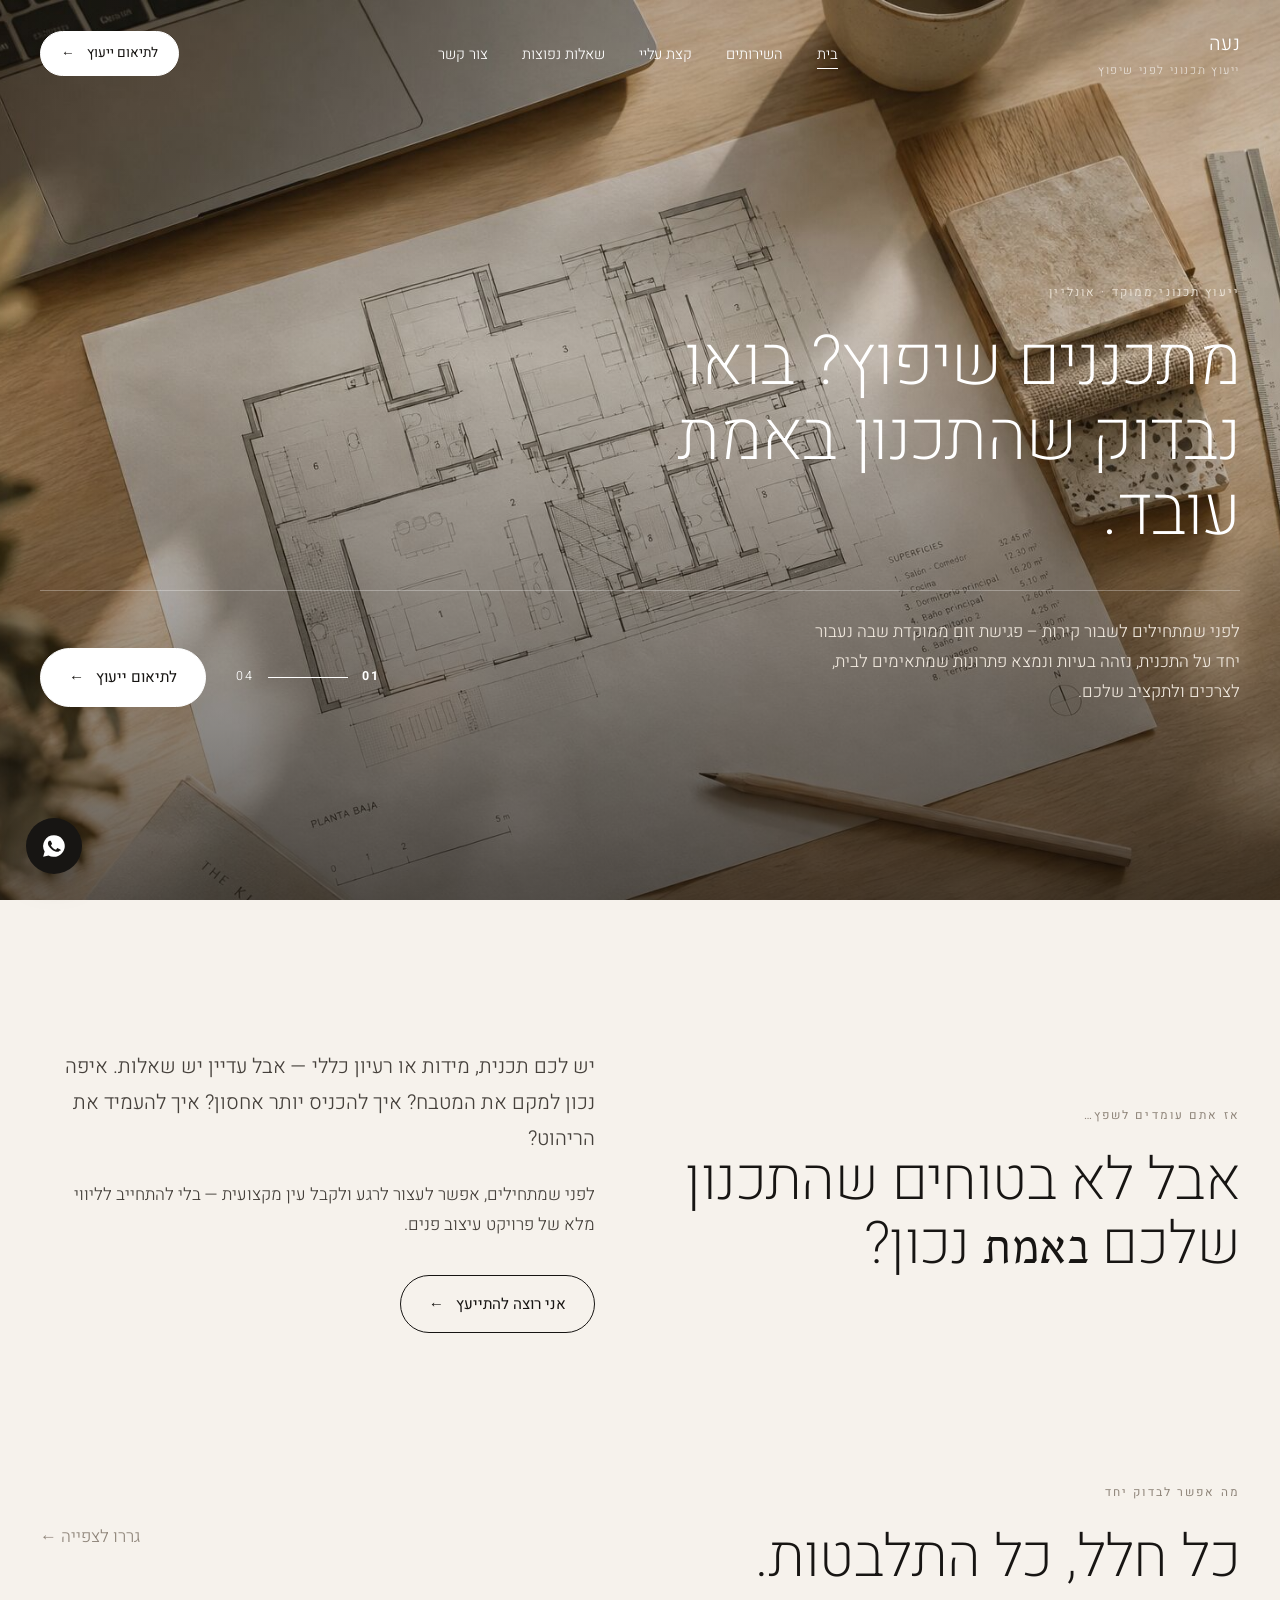
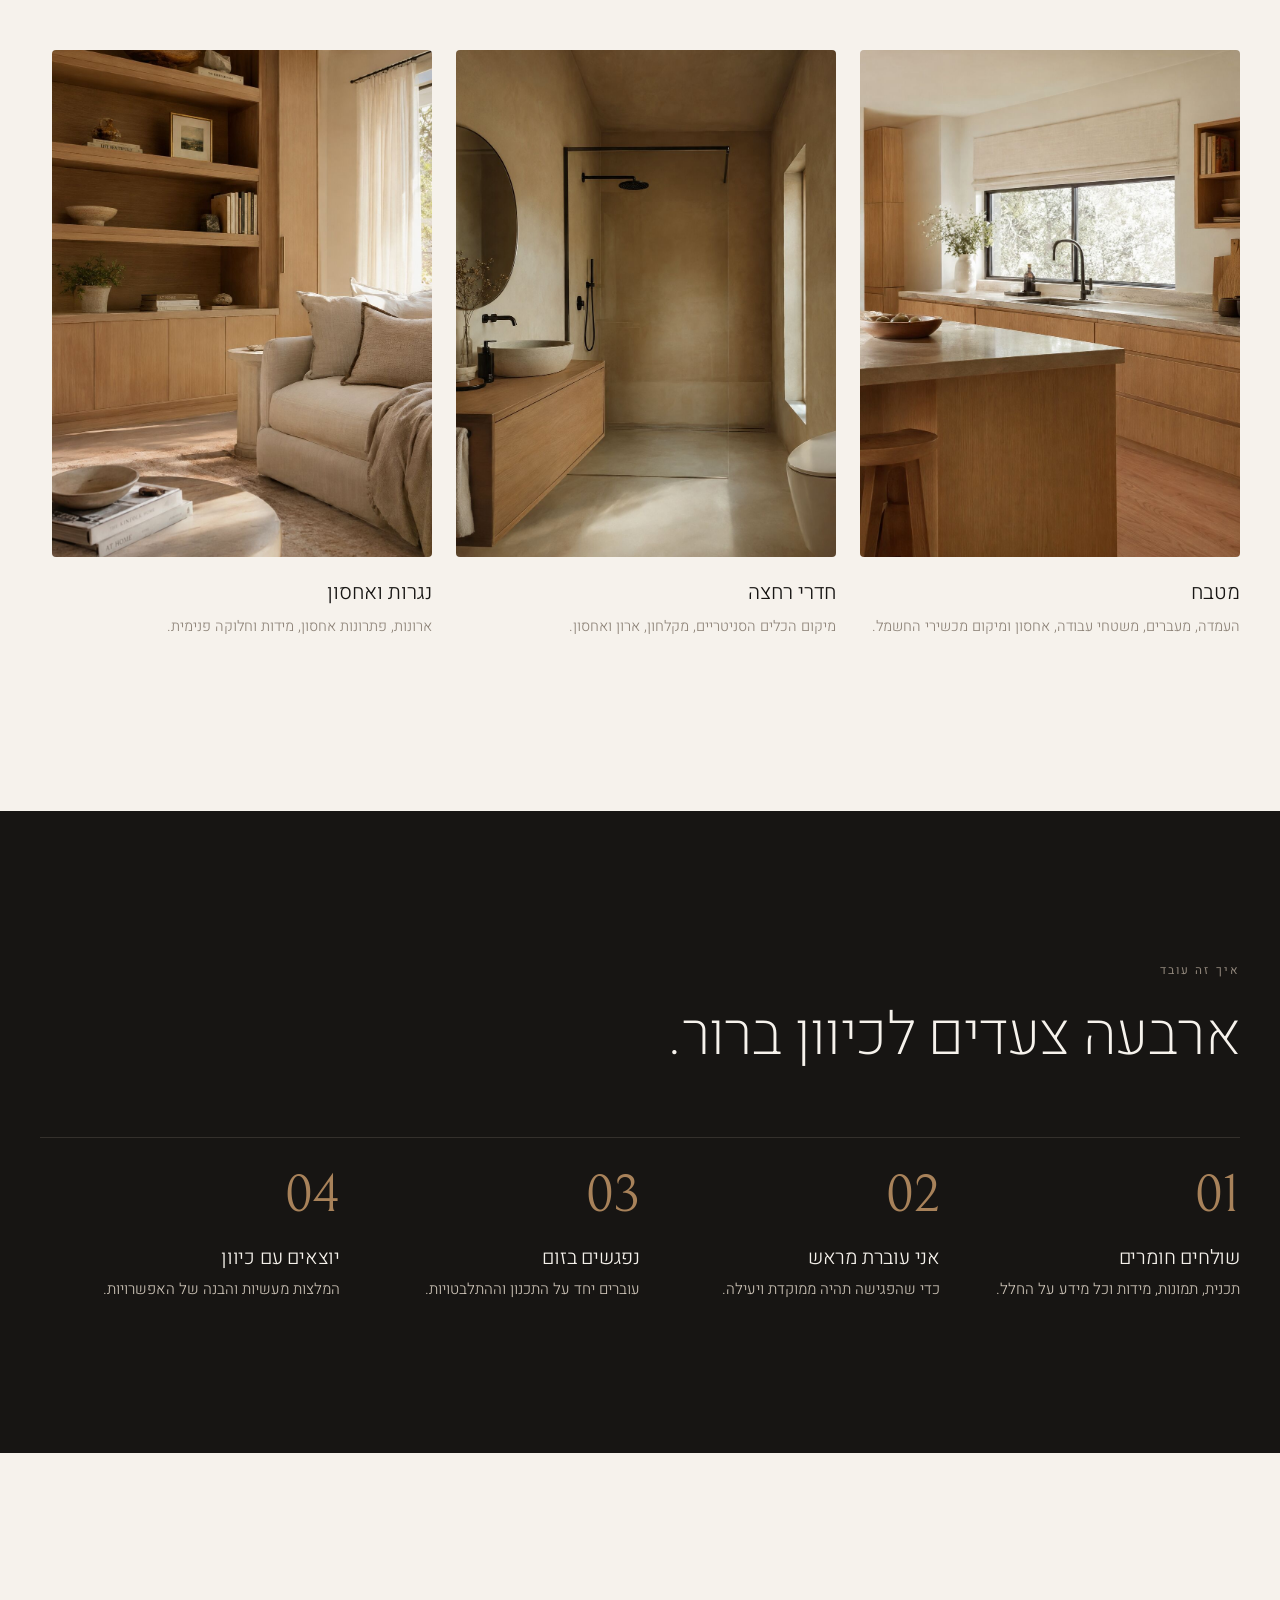
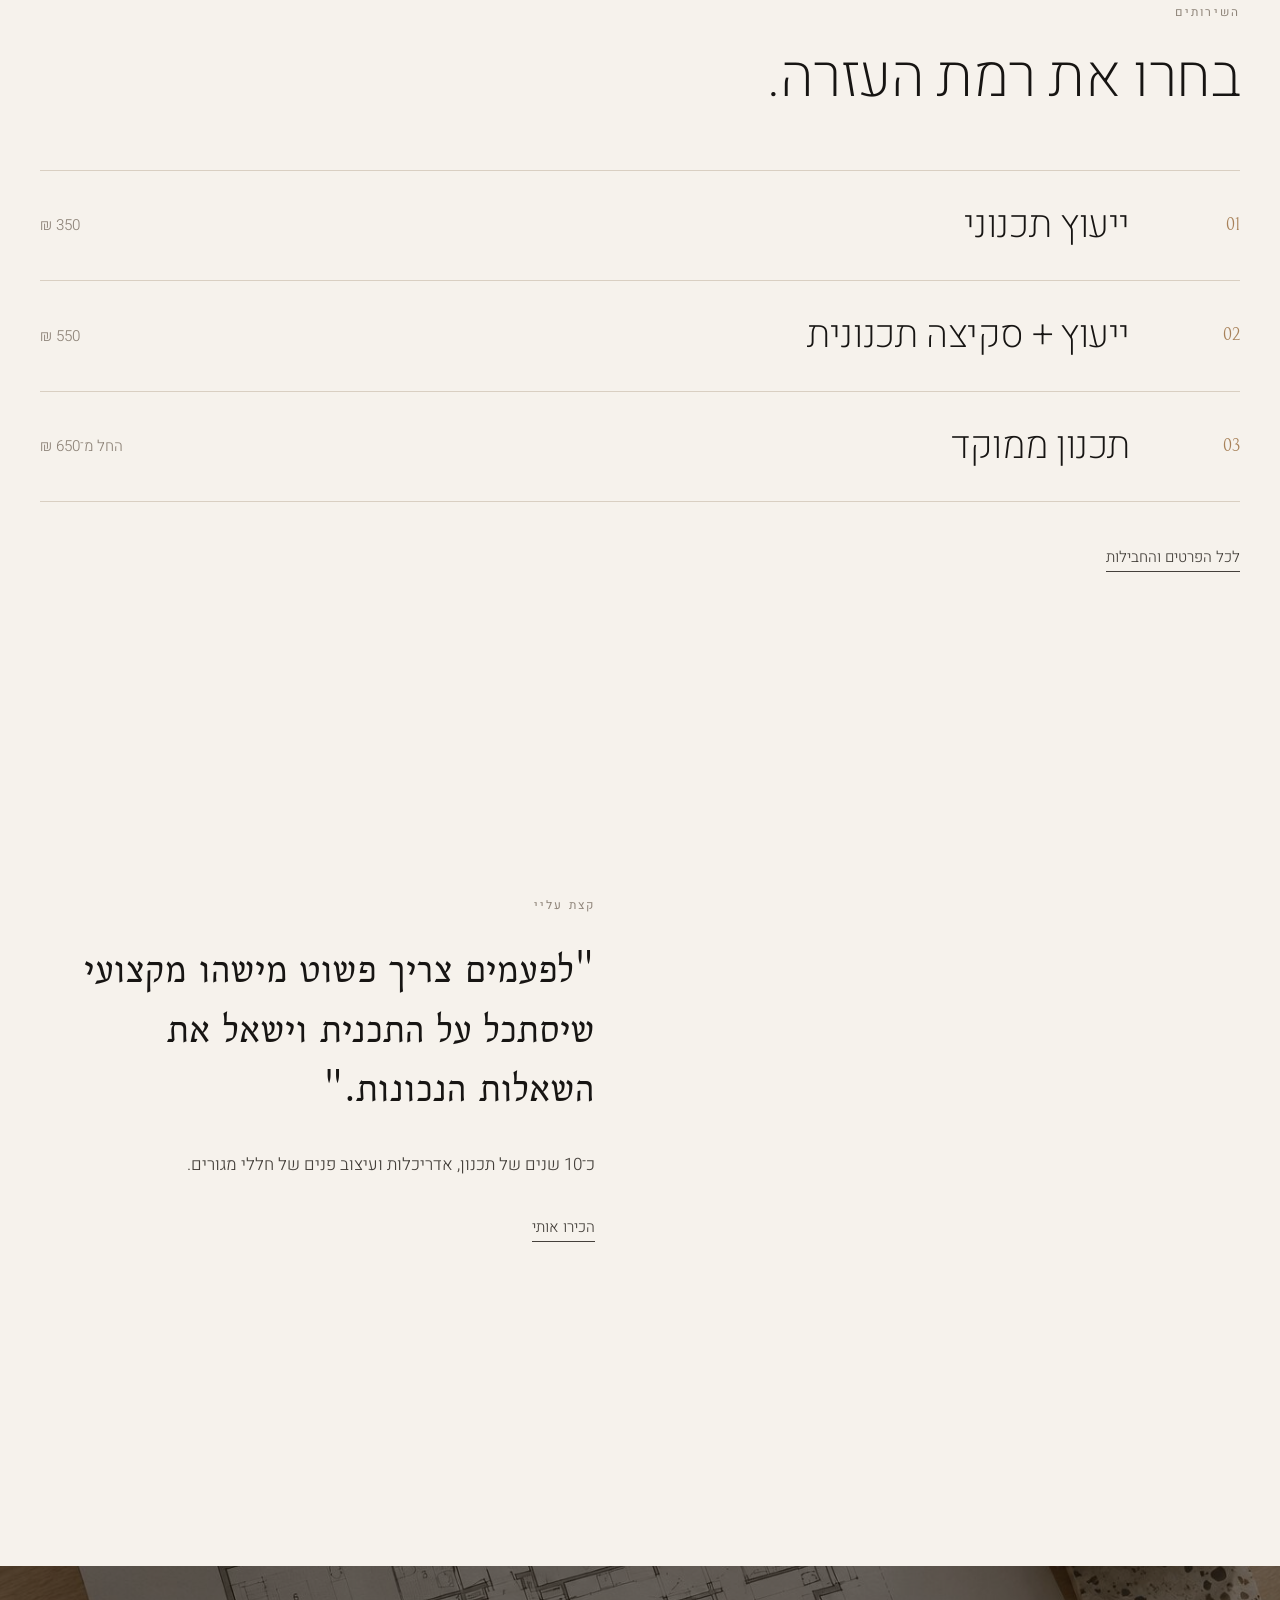
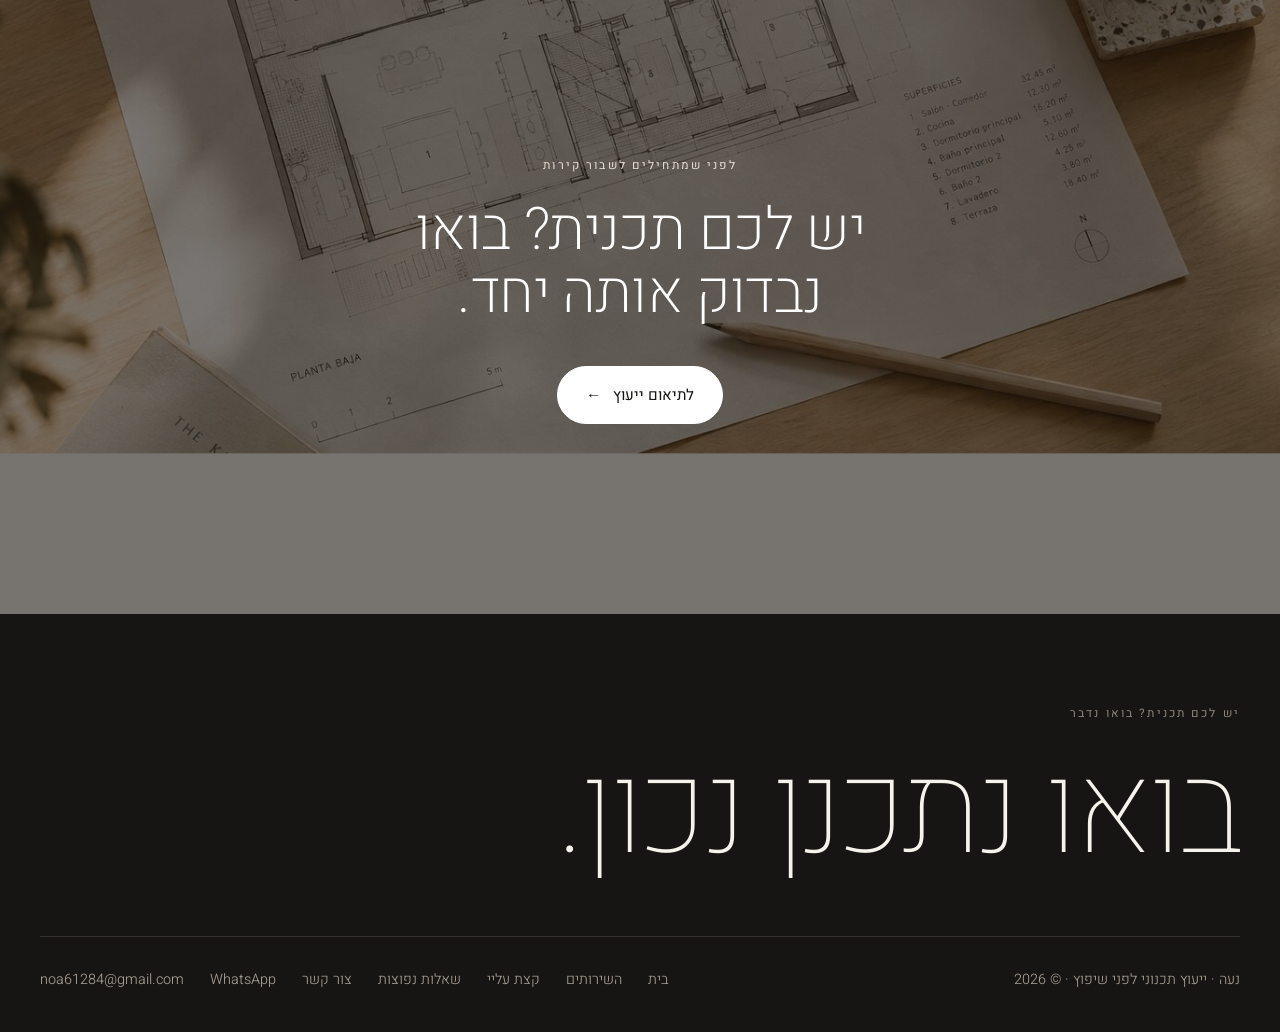
==== index.html @ 77fe9201 "Initial commit" ====
<!doctype html>
<html lang="he" dir="rtl">
<head>
<meta charset="utf-8"><meta name="viewport" content="width=device-width,initial-scale=1">
<title>בית | נעה – ייעוץ תכנוני לפני שיפוץ</title>
<meta name="description" content="ייעוץ תכנוני ממוקד אונליין לפני שיפוץ – מטבח, חדר רחצה, נגרות, העמדת ריהוט וחלוקת חלל.">
<link rel="preconnect" href="https://fonts.googleapis.com"><link rel="preconnect" href="https://fonts.gstatic.com" crossorigin>
<link href="https://fonts.googleapis.com/css2?family=Heebo:wght@100;200;300;400&family=Bellefair&display=swap" rel="stylesheet">
<link rel="stylesheet" href="style.css">
</head>
<body data-hero="1">
<section class="hero">
  <div class="slides"><img src="img/hero.jpg" alt="תכנית אדריכלית על שולחן עבודה"><img src="img/kitchen.jpg" alt="מטבח"><img src="img/living.jpg" alt="סלון"><img src="img/bath.jpg" alt="חדר רחצה"></div>
  <div class="wrap">
    <span class="label" style="color:#e9e0d3">ייעוץ תכנוני ממוקד · אונליין</span>
    <h1>מתכננים שיפוץ? בואו נבדוק שהתכנון באמת עובד.</h1>
    <div class="hero-foot"><p>לפני שמתחילים לשבור קירות – פגישת זום ממוקדת שבה נעבור יחד על התכנית, נזהה בעיות ונמצא פתרונות שמתאימים לבית, לצרכים ולתקציב שלכם.</p>
      <div style="display:flex;gap:30px;align-items:center"><span class="counter"><b>01</b><i></i>04</span><a class="btn white" href="contact.html">לתיאום ייעוץ</a></div></div>
  </div>
</section>

<section><div class="wrap split">
  <div class="r"><span class="label">אז אתם עומדים לשפץ…</span><h2>אבל לא בטוחים שהתכנון שלכם <span class="acc">באמת</span> נכון?</h2></div>
  <div class="r"><p class="lead">יש לכם תכנית, מידות או רעיון כללי — אבל עדיין יש שאלות. איפה נכון למקם את המטבח? איך להכניס יותר אחסון? איך להעמיד את הריהוט?</p>
  <p style="margin:1.4rem 0 2.2rem">לפני שמתחילים, אפשר לעצור לרגע ולקבל עין מקצועית — בלי להתחייב לליווי מלא של פרויקט עיצוב פנים.</p>
  <a class="btn line" href="contact.html">אני רוצה להתייעץ</a></div>
</div></section>

<section style="padding-top:0"><div class="wrap">
  <div class="split"><div class="r"><span class="label">מה אפשר לבדוק יחד</span><h2>כל חלל, כל התלבטות.</h2></div><p class="r" style="justify-self:end;color:var(--warm)">גררו לצפייה ←</p></div>
  <div class="strip" data-stagger>
    <figure><div class="ph"><img src="img/kitchen.jpg" alt="מטבח"></div><figcaption><b>מטבח</b><span>העמדה, מעברים, משטחי עבודה, אחסון ומיקום מכשירי החשמל.</span></figcaption></figure>
    <figure><div class="ph"><img src="img/bath.jpg" alt="חדר רחצה"></div><figcaption><b>חדרי רחצה</b><span>מיקום הכלים הסניטריים, מקלחון, ארון ואחסון.</span></figcaption></figure>
    <figure><div class="ph"><img src="img/living.jpg" alt="נגרות"></div><figcaption><b>נגרות ואחסון</b><span>ארונות, פתרונות אחסון, מידות וחלוקה פנימית.</span></figcaption></figure>
    <figure><div class="ph"><img src="img/sketch.jpg" alt="העמדת ריהוט"></div><figcaption><b>העמדת ריהוט</b><span>בלי מעברים צפופים או פינות לא שימושיות.</span></figcaption></figure>
    <figure><div class="ph"><img src="img/hero.jpg" alt="חלוקת חלל"></div><figcaption><b>חלוקת חלל</b><span>בדיקת אפשרויות שונות לפני שמתחייבים לבנייה.</span></figcaption></figure>
  </div>
</div></section>

<section class="dark"><div class="wrap">
  <span class="label">איך זה עובד</span><h2 class="r">ארבעה צעדים לכיוון ברור.</h2>
  <div class="steps" data-stagger style="border-color:#34302c">
    <div><b>01</b><h3>שולחים חומרים</h3><p>תכנית, תמונות, מידות וכל מידע על החלל.</p></div>
    <div><b>02</b><h3>אני עוברת מראש</h3><p>כדי שהפגישה תהיה ממוקדת ויעילה.</p></div>
    <div><b>03</b><h3>נפגשים בזום</h3><p>עוברים יחד על התכנון וההתלבטויות.</p></div>
    <div><b>04</b><h3>יוצאים עם כיוון</h3><p>המלצות מעשיות והבנה של האפשרויות.</p></div>
  </div>
</div></section>

<section><div class="wrap">
  <span class="label">השירותים</span><h2 class="r">בחרו את רמת העזרה.</h2>
  <ul class="svc-list" data-stagger>
    <li><a href="services.html" data-img="img/kitchen.jpg"><span class="n">01</span><h3>ייעוץ תכנוני</h3><span class="p">350 ₪</span></a></li>
    <li><a href="services.html" data-img="img/sketch.jpg"><span class="n">02</span><h3>ייעוץ + סקיצה תכנונית</h3><span class="p">550 ₪</span></a></li>
    <li><a href="services.html" data-img="img/living.jpg"><span class="n">03</span><h3>תכנון ממוקד</h3><span class="p">החל מ־650 ₪</span></a></li>
  </ul>
  <div class="float-img"><img src="img/kitchen.jpg" alt=""></div>
  <p style="margin-top:40px"><a class="link" href="services.html">לכל הפרטים והחבילות</a></p>
</div></section>

<section style="padding-top:0"><div class="wrap split">
  <div class="reveal-img tall parallax"><img src="img/sketch.jpg" alt="סקיצה על תכנית"></div>
  <div class="r"><span class="label">קצת עליי</span><p class="quote">"לפעמים צריך פשוט מישהו מקצועי שיסתכל על התכנית וישאל את השאלות הנכונות."</p>
  <p style="margin:2rem 0">כ־10 שנים של תכנון, אדריכלות ועיצוב פנים של חללי מגורים.</p><a class="link" href="about.html">הכירו אותי</a></div>
</div></section>
<section class="cta"><div class="bg"><img src="img/hero.jpg" alt=""></div><div class="wrap"><span class="label" style="color:#e9e0d3">לפני שמתחילים לשבור קירות</span><h2>יש לכם תכנית? בואו נבדוק אותה יחד.</h2><a class="btn white" href="contact.html">לתיאום ייעוץ</a></div></section>
<script src="main.js"></script>
</body>
</html>
---- style.css ----
/* צבעים ופונטים – לשינוי מהיר */
:root{--cream:#f6f2ec;--sand:#e9e0d3;--warm:#8f857a;--wood:#a8825a;--ink:#171513;--text:#45403b;--line:#d9cfc2;
--head:"Heebo",sans-serif;--accent:"Bellefair",serif}
*{box-sizing:border-box;margin:0;padding:0}
html{scroll-behavior:smooth}
body{font-family:var(--head);background:var(--cream);color:var(--text);font-size:17px;line-height:1.75;font-weight:300;-webkit-font-smoothing:antialiased}
img{display:block;max-width:100%}
a{color:inherit}
h1,h2,h3{font-weight:200;color:var(--ink);line-height:1.08;letter-spacing:-.01em}
h1{font-size:clamp(2.8rem,7.5vw,6.6rem)}
h2{font-size:clamp(2rem,4.6vw,3.8rem)}
h3{font-size:1.5rem;font-weight:300}
.acc{font-family:var(--accent);font-weight:400}
.label{font-size:.74rem;letter-spacing:.18em;color:var(--warm);font-weight:400;display:block;margin-bottom:1.4rem}
.wrap{max-width:1320px;margin:auto;padding:0 40px}
section{padding:150px 0}
.lead{font-size:clamp(1.15rem,1.6vw,1.4rem);max-width:640px;color:var(--text)}
/* כפתורים */
.btn{display:inline-flex;align-items:center;gap:12px;padding:15px 28px;border-radius:999px;text-decoration:none;font-size:.95rem;font-weight:400;border:1px solid var(--ink);background:var(--ink);color:var(--cream);transition:.35s;cursor:pointer;font-family:inherit}
.btn:after{content:"←";transition:.35s}.btn:hover:after{transform:translateX(-5px)}
.btn:hover{background:var(--wood);border-color:var(--wood)}
.btn.line{background:transparent;color:var(--ink)}.btn.line:hover{background:var(--ink);color:var(--cream)}
.btn.white{background:#fff;color:var(--ink);border-color:#fff}
.link{text-decoration:none;border-bottom:1px solid currentColor;padding-bottom:3px;font-size:.95rem}
/* ניווט */
.nav{position:fixed;inset:0 0 auto;z-index:50;transition:.5s;padding:26px 0}
.nav .wrap{display:flex;align-items:center;justify-content:space-between}
.brand{text-decoration:none;font-size:1.25rem;font-weight:300;letter-spacing:.02em}.brand small{display:block;font-size:.72rem;letter-spacing:.14em;opacity:.7}
.menu{display:flex;gap:34px;list-style:none}.menu a{text-decoration:none;font-size:.92rem;position:relative}
.menu a:after{content:"";position:absolute;right:0;bottom:-4px;height:1px;width:0;background:currentColor;transition:.35s}.menu a:hover:after,.menu a.on:after{width:100%}
.nav.light{color:#fff}.nav.solid{background:rgba(246,242,236,.94);backdrop-filter:blur(10px);padding:14px 0;color:var(--ink)}
.nav .btn{padding:10px 20px;font-size:.85rem}.nav.light:not(.solid) .btn{background:#fff;color:var(--ink);border-color:#fff}
.burger{display:none;background:none;border:0;color:inherit;font:inherit;cursor:pointer}
/* HERO */
.hero{position:relative;height:100vh;min-height:640px;color:#fff;overflow:hidden;display:flex;align-items:flex-end;padding:0 0 70px}
.slides{position:absolute;inset:0;z-index:-1}
.slides img{position:absolute;inset:0;width:100%;height:100%;object-fit:cover;opacity:0;transform:scale(1.12);transition:opacity 1.6s ease,transform 8s linear}
.slides img.on{opacity:1;transform:scale(1)}
.slides:after{content:"";position:absolute;inset:0;background:linear-gradient(0deg,rgba(15,12,10,.65),rgba(15,12,10,.1) 60%,rgba(15,12,10,.25))}
.hero .wrap{width:100%}
.hero h1{color:#fff;max-width:11ch}
.hero h1 .w{display:inline-block;overflow:hidden;vertical-align:bottom}.hero h1 .w span{display:inline-block;transform:translateY(105%);animation:up 1.1s cubic-bezier(.2,.7,.1,1) forwards}
@keyframes up{to{transform:none}}
.hero-foot{display:flex;justify-content:space-between;align-items:flex-end;gap:40px;margin-top:40px;border-top:1px solid rgba(255,255,255,.3);padding-top:26px;opacity:0;animation:fade 1s 1s forwards}
.hero-foot p{max-width:440px;color:#eee6dc}
@keyframes fade{to{opacity:1}}
.counter{font-size:.78rem;letter-spacing:.16em;display:flex;align-items:center;gap:14px}.counter i{display:block;width:80px;height:1px;background:rgba(255,255,255,.35);position:relative;overflow:hidden}
.counter i:after{content:"";position:absolute;inset:0;background:#fff;transform-origin:right;animation:bar 5s linear infinite}@keyframes bar{from{transform:scaleX(0)}to{transform:scaleX(1)}}
/* דף פנימי */
.page-head{padding:200px 0 90px}.page-head h1{font-size:clamp(2.6rem,6vw,5.4rem);max-width:14ch}.page-head .lead{margin-top:2rem}
/* split */
.split{display:grid;grid-template-columns:1fr 1fr;gap:90px;align-items:center}
.split.top{align-items:start}
/* תמונות דינמיות */
.reveal-img{overflow:hidden;clip-path:inset(0 0 100% 0);transition:clip-path 1.4s cubic-bezier(.7,0,.2,1)}
.reveal-img.in{clip-path:inset(0 0 0 0)}
.reveal-img img{width:100%;height:100%;object-fit:cover;transform:scale(1.25);transition:transform 2s cubic-bezier(.2,.7,.1,1)}
.reveal-img.in img{transform:scale(1.08)}
.parallax img{will-change:transform}
.tall{aspect-ratio:4/5}.wide{aspect-ratio:16/9}
/* רשימת שירותים עם תמונה צפה */
.svc-list{list-style:none;border-top:1px solid var(--line);margin-top:60px}
.svc-list li{border-bottom:1px solid var(--line)}
.svc-list a{display:grid;grid-template-columns:80px 1fr auto;gap:30px;align-items:center;padding:34px 0;text-decoration:none;transition:.45s}
.svc-list .n{font-family:var(--accent);color:var(--wood);font-size:1.1rem}
.svc-list h3{font-size:clamp(1.6rem,3vw,2.6rem);font-weight:200;transition:.45s}
.svc-list .p{font-size:.95rem;color:var(--warm)}
.svc-list a:hover h3{transform:translateX(-18px);color:var(--wood)}
.float-img{position:fixed;top:0;left:0;width:300px;aspect-ratio:3/4;pointer-events:none;z-index:40;opacity:0;transform:translate(-50%,-50%) scale(.8);transition:opacity .35s,transform .35s;overflow:hidden;border-radius:4px}
.float-img.on{opacity:1;transform:translate(-50%,-50%) scale(1)}.float-img img{width:100%;height:100%;object-fit:cover}
/* אופקי – תחומים */
.strip{display:flex;gap:24px;overflow-x:auto;scroll-snap-type:x mandatory;padding-bottom:20px;margin-top:60px;scrollbar-width:none;cursor:grab}
.strip::-webkit-scrollbar{display:none}
.strip figure{flex:0 0 min(380px,78vw);scroll-snap-align:start}
.strip .ph{aspect-ratio:3/4;overflow:hidden;border-radius:4px}.strip img{width:100%;height:100%;object-fit:cover;transition:transform 1.4s cubic-bezier(.2,.7,.1,1)}
.strip figure:hover img{transform:scale(1.07)}
.strip figcaption{padding-top:18px}.strip figcaption b{font-weight:300;font-size:1.3rem;color:var(--ink);display:block}.strip figcaption span{font-size:.92rem;color:var(--warm)}
.strip .ph.plain{background:var(--sand);display:flex;align-items:flex-end;padding:30px;font-family:var(--accent);font-size:5rem;color:var(--wood)}
/* שלבים */
.steps{display:grid;grid-template-columns:repeat(4,1fr);gap:0;margin-top:70px;border-top:1px solid var(--line)}
.steps div{padding:30px 0 0 30px}.steps b{font-family:var(--accent);font-weight:400;font-size:3.4rem;color:var(--wood);display:block;line-height:1;margin-bottom:24px}
.steps h3{font-size:1.25rem;margin-bottom:8px}.steps p{font-size:.95rem}
/* מחירים */
.plans{display:grid;grid-template-columns:repeat(3,1fr);gap:1px;background:var(--line);border:1px solid var(--line);margin-top:70px}
.plan{background:var(--cream);padding:50px 40px;display:flex;flex-direction:column;transition:.5s}
.plan:hover{background:#fff}
.plan .price{font-family:var(--accent);font-size:3.6rem;color:var(--ink);line-height:1;margin:22px 0}
.plan .price small{font-family:var(--head);font-size:.9rem;color:var(--warm)}
.plan .fit{color:var(--warm);font-size:.93rem;margin:20px 0 34px;flex:1}
.plan.feat{background:var(--ink);color:#cfc6ba}.plan.feat h3,.plan.feat .price{color:var(--cream)}.plan.feat .btn{background:var(--cream);color:var(--ink);border-color:var(--cream)}
/* ציטוט גדול */
.quote{font-family:var(--accent);font-size:clamp(1.8rem,3.6vw,3.2rem);line-height:1.3;color:var(--ink);max-width:22ch}
.dark{background:var(--ink);color:#cbc2b6}.dark h2,.dark h3,.dark .quote{color:var(--cream)}
.fit-list{list-style:none;border-top:1px solid var(--line)}.fit-list li{padding:16px 0;border-bottom:1px solid var(--line);font-size:1.1rem;transition:.35s}.fit-list li:hover{padding-right:16px;color:var(--wood)}
.box{background:var(--sand);padding:46px;border-radius:4px}
/* FAQ */
details{border-bottom:1px solid var(--line)}details:first-of-type{border-top:1px solid var(--line)}
summary{list-style:none;cursor:pointer;display:flex;justify-content:space-between;align-items:center;padding:30px 0;font-size:clamp(1.2rem,2vw,1.6rem);font-weight:300;color:var(--ink)}
summary::-webkit-details-marker{display:none}
summary:after{content:"";width:14px;height:14px;background:linear-gradient(currentColor,currentColor) center/100% 1px no-repeat,linear-gradient(currentColor,currentColor) center/1px 100% no-repeat;transition:.4s}
details[open] summary:after{transform:rotate(45deg)}
details p{padding:0 0 30px;max-width:640px}
/* טופס */
.form{display:grid;gap:30px}
.form label{display:grid;gap:4px;font-size:.8rem;letter-spacing:.12em;color:var(--warm)}
.form input,.form textarea{background:none;border:0;border-bottom:1px solid var(--line);padding:12px 0;font:inherit;font-size:1.1rem;color:var(--ink);letter-spacing:0}
.form input:focus,.form textarea:focus{outline:0;border-color:var(--ink)}
/* CTA + footer */
.cta{position:relative;color:#fff;overflow:hidden;padding:190px 0;text-align:center}
.cta .bg{position:absolute;inset:-15% 0;z-index:-1}.cta .bg img{width:100%;height:100%;object-fit:cover}
.cta:after{content:"";position:absolute;inset:0;background:rgba(15,12,10,.55);z-index:-1}
.cta h2{color:#fff;max-width:16ch;margin:0 auto 40px}
footer{background:var(--ink);color:#a59b90;padding:90px 0 40px}
footer .big{font-size:clamp(3rem,10vw,9rem);font-weight:100;color:var(--cream);line-height:1;letter-spacing:-.02em}
footer .row{display:flex;justify-content:space-between;flex-wrap:wrap;gap:30px;border-top:1px solid #34302c;margin-top:60px;padding-top:30px;font-size:.9rem}
footer a{text-decoration:none}footer a:hover{color:var(--cream)}
footer nav{display:flex;gap:26px}
.wa{position:fixed;bottom:26px;left:26px;z-index:45;width:56px;height:56px;border-radius:50%;background:var(--ink);color:#fff;display:grid;place-items:center;transition:.35s;box-shadow:0 12px 30px -10px rgba(0,0,0,.5)}
.wa:hover{background:#25d366}.wa svg{width:26px}
/* כניסה בגלילה */
.r{opacity:0;transform:translateY(40px);transition:opacity 1.1s ease,transform 1.1s cubic-bezier(.2,.7,.1,1)}.r.in{opacity:1;transform:none}
@media(max-width:960px){
 .wrap{padding:0 22px}section{padding:100px 0}.split{grid-template-columns:1fr;gap:50px}
 .menu{position:fixed;inset:0;background:var(--ink);color:#fff;flex-direction:column;justify-content:center;align-items:center;font-size:1.6rem;gap:26px;opacity:0;pointer-events:none;transition:.4s}
 .menu.open{opacity:1;pointer-events:auto}.menu a{font-size:1.8rem;font-weight:200}.burger{display:block;z-index:60;position:relative}.nav .btn{display:none}
 .steps,.plans{grid-template-columns:1fr}.steps div{padding:30px 0}.svc-list a{grid-template-columns:50px 1fr}.svc-list .p{display:none}
 .hero-foot{flex-direction:column;align-items:flex-start}.float-img{display:none}
}
@media(prefers-reduced-motion:reduce){*{animation:none!important;transition:none!important}.r,.hero h1 .w span{opacity:1;transform:none}.reveal-img{clip-path:none}}
.hero{padding:160px 0 70px}.hero h1{font-size:clamp(2.6rem,5.4vw,5.2rem);max-width:15ch}
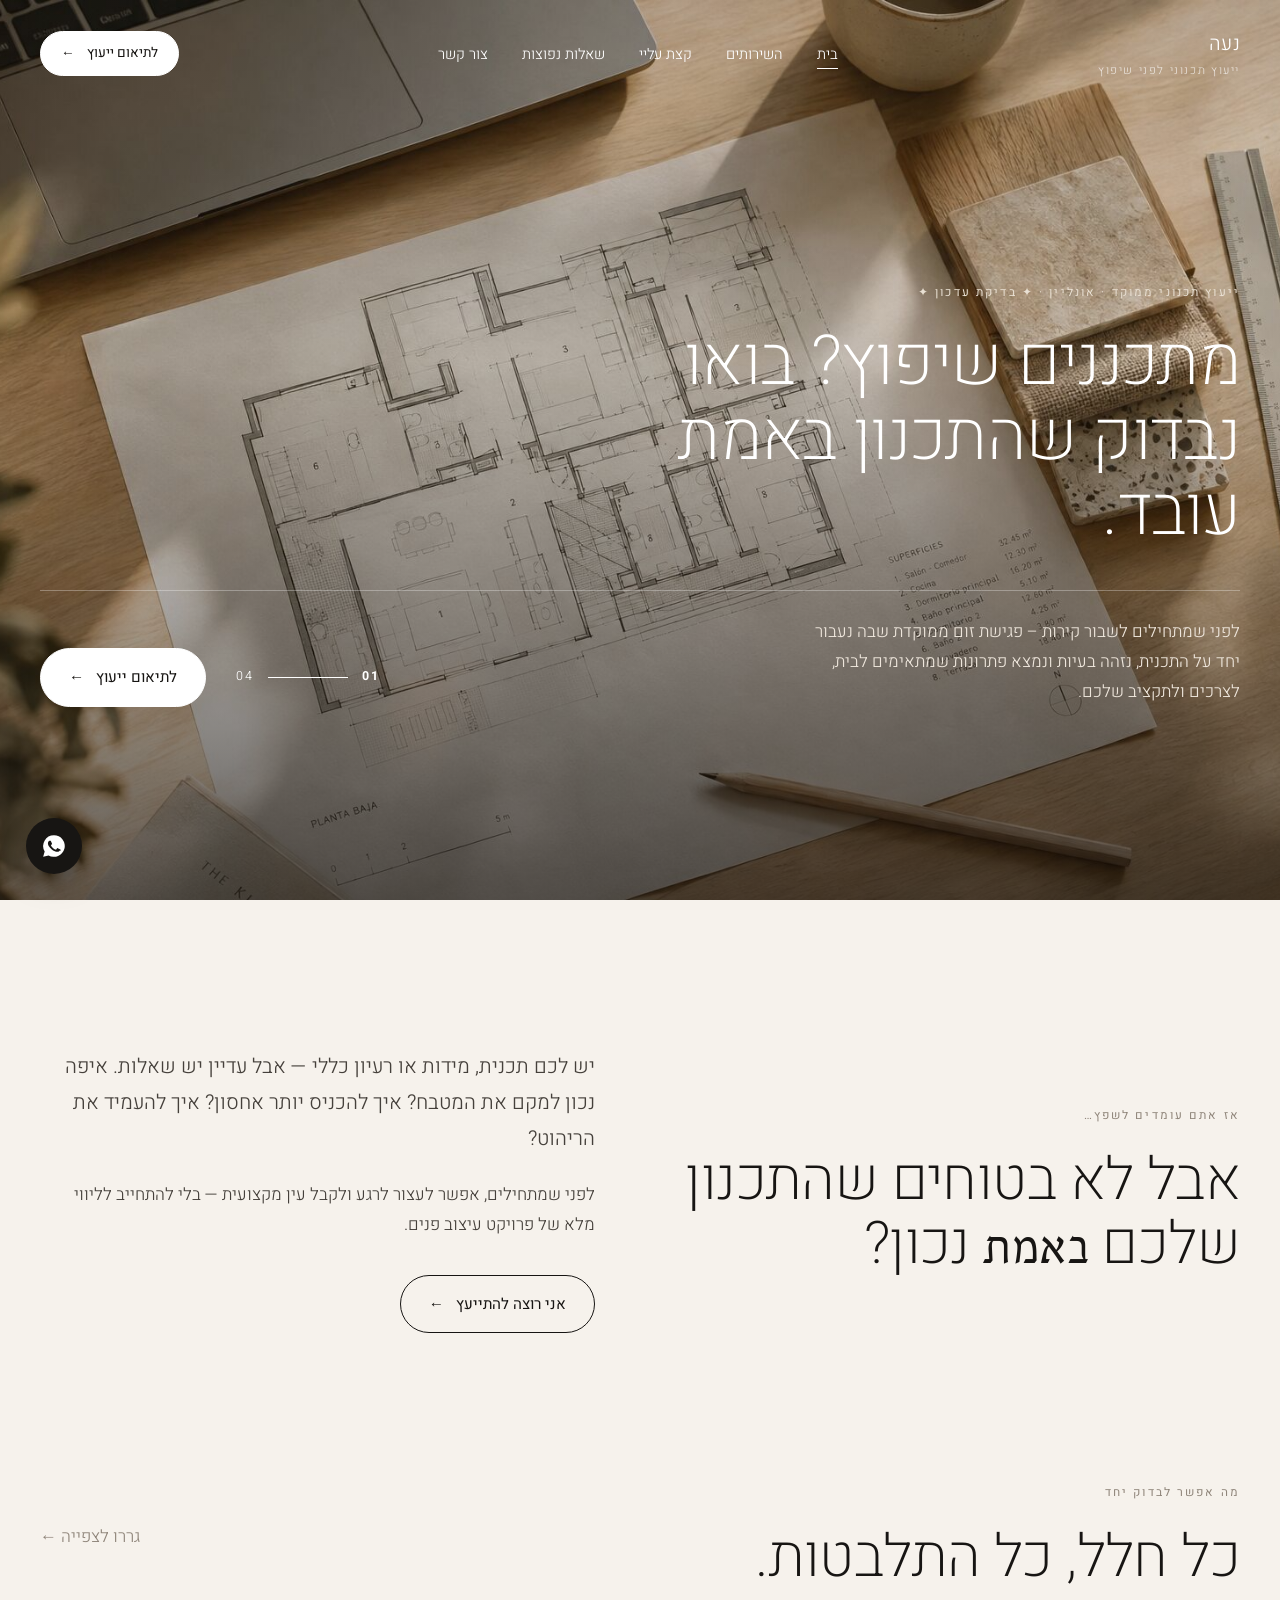
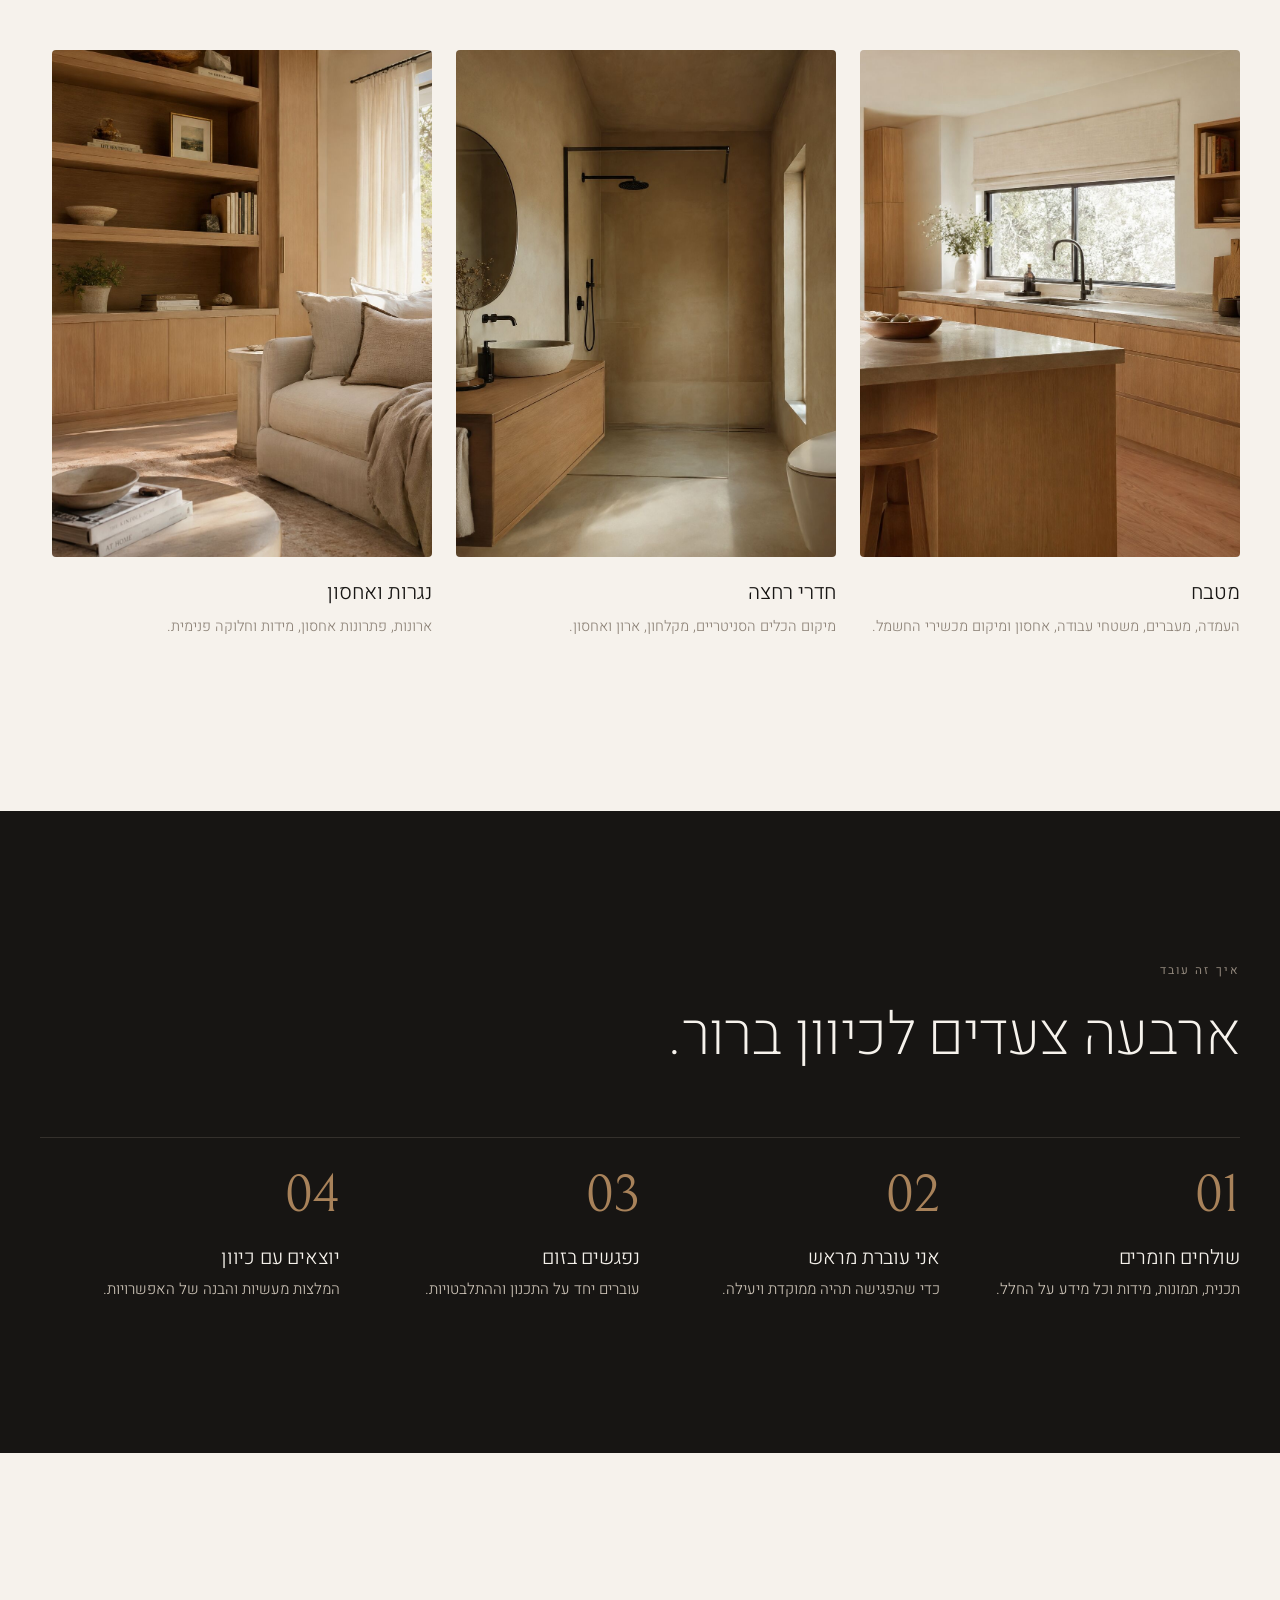
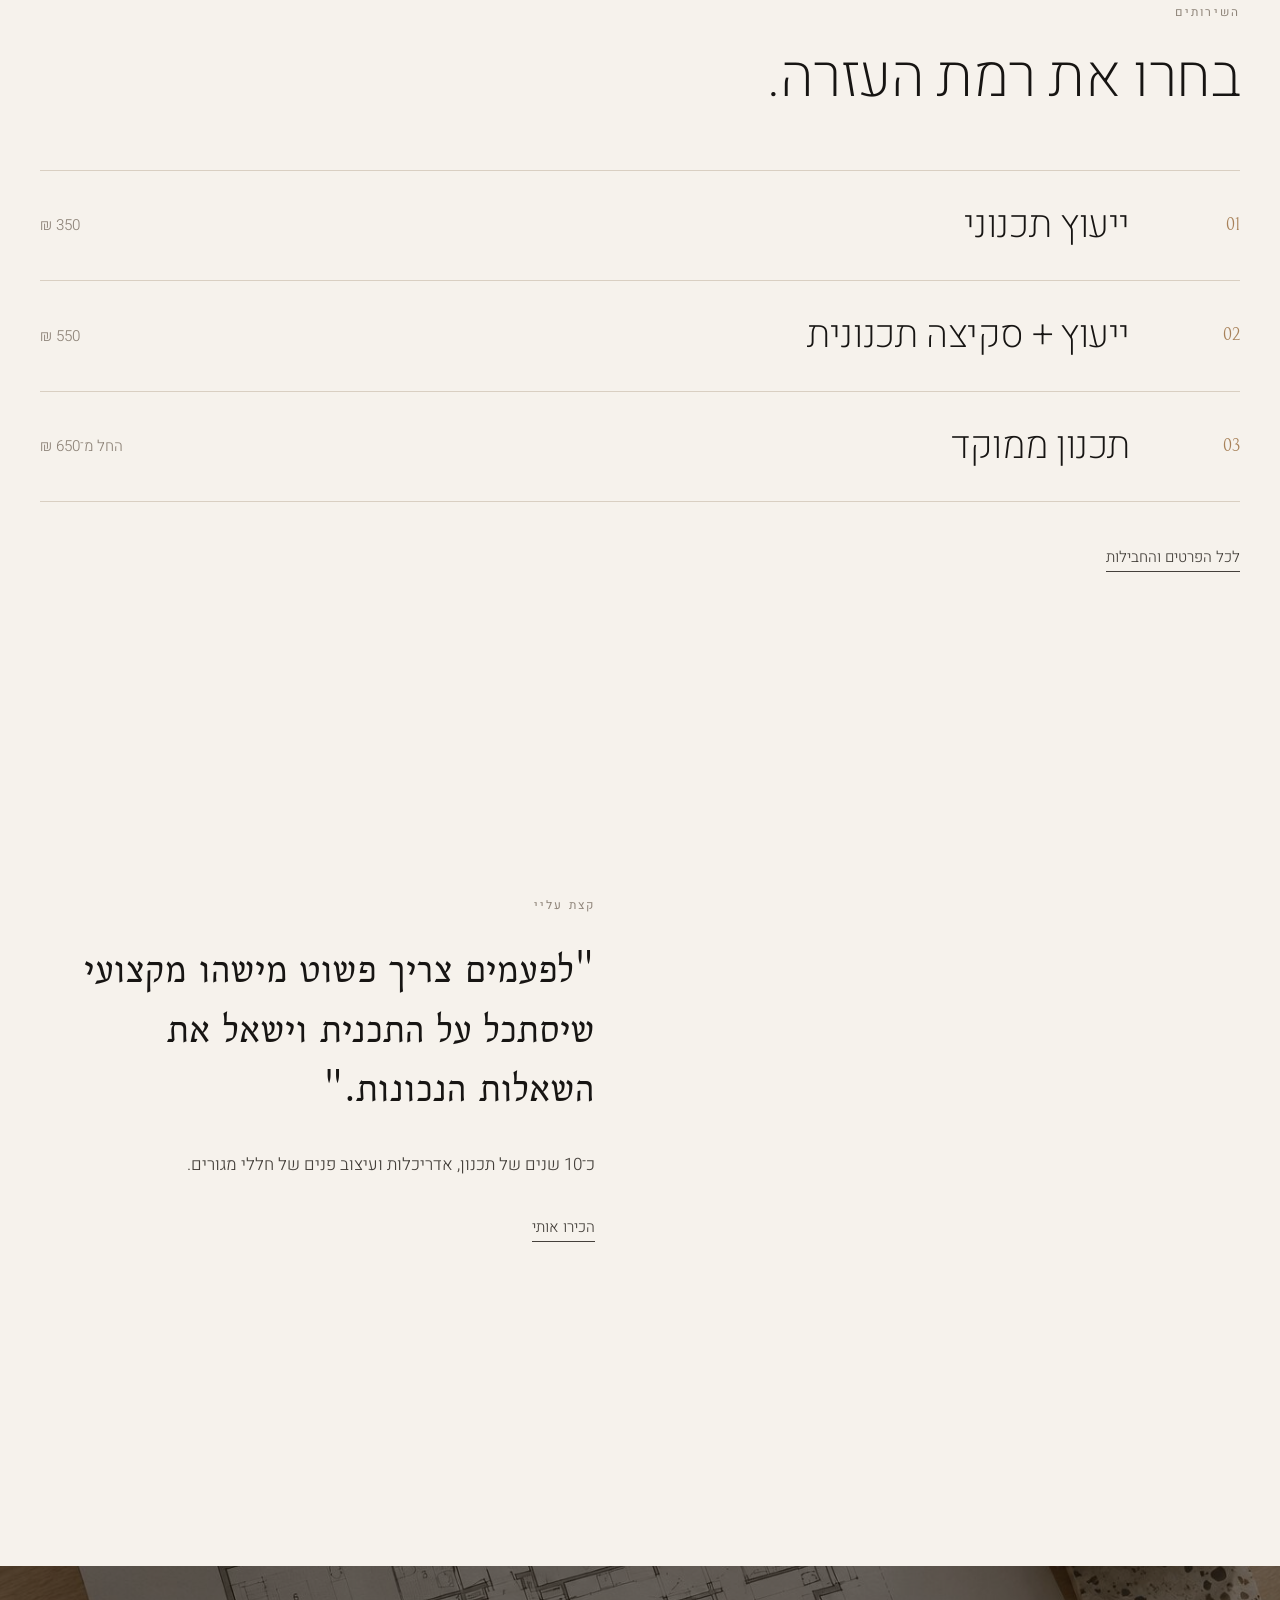
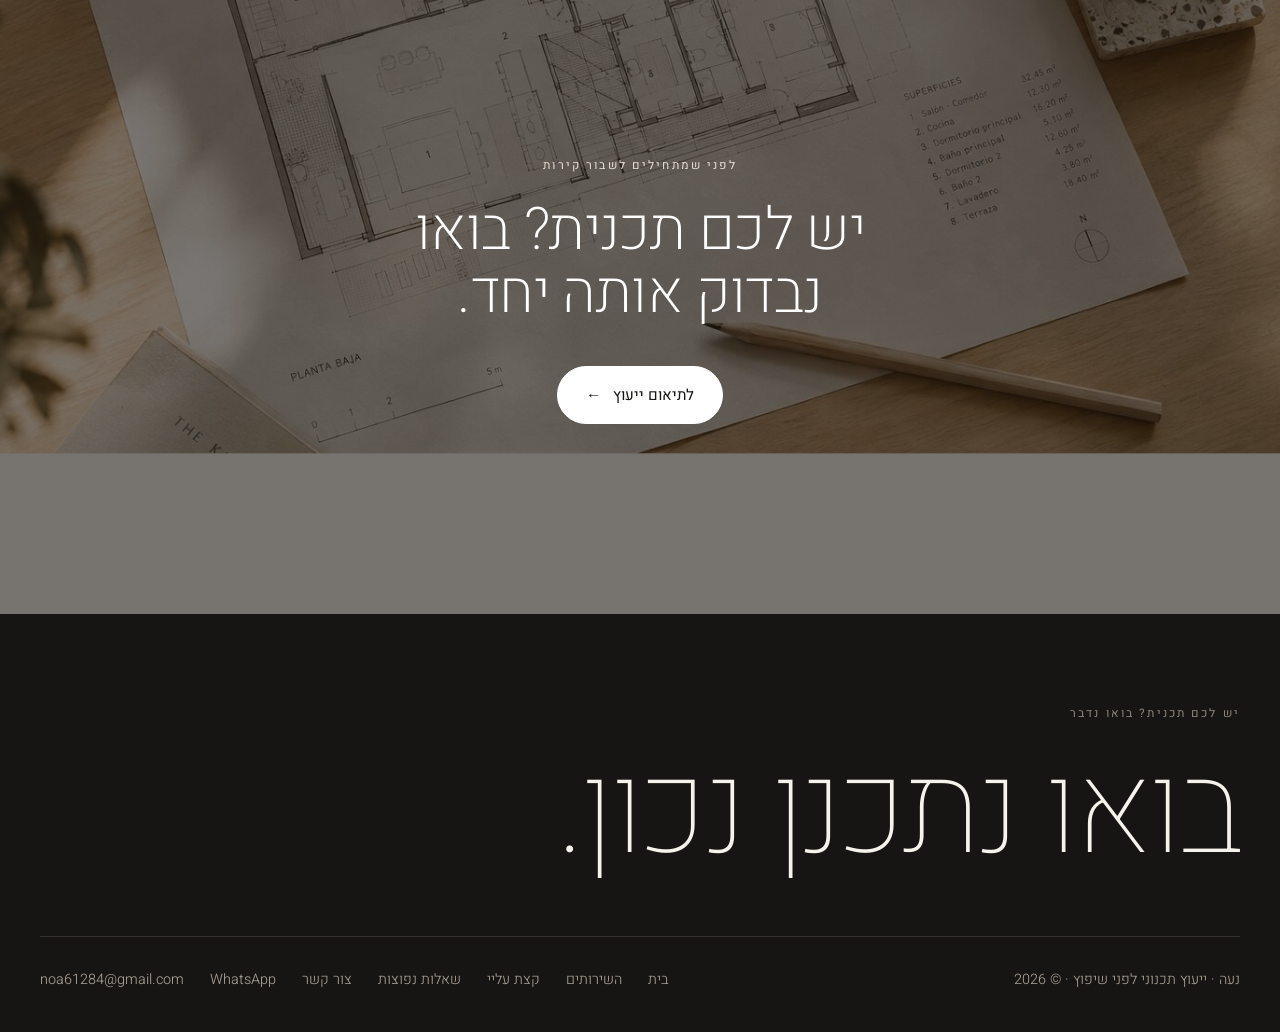
==== commit 30b87d9b: "Test auto-deploy: add marker to hero label" ====
--- a/index.html
+++ b/index.html
@@ -12,7 +12,7 @@
 <section class="hero">
   <div class="slides"><img src="img/hero.jpg" alt="תכנית אדריכלית על שולחן עבודה"><img src="img/kitchen.jpg" alt="מטבח"><img src="img/living.jpg" alt="סלון"><img src="img/bath.jpg" alt="חדר רחצה"></div>
   <div class="wrap">
-    <span class="label" style="color:#e9e0d3">ייעוץ תכנוני ממוקד · אונליין</span>
+    <span class="label" style="color:#e9e0d3">ייעוץ תכנוני ממוקד · אונליין · ✦ בדיקת עדכון ✦</span>
     <h1>מתכננים שיפוץ? בואו נבדוק שהתכנון באמת עובד.</h1>
     <div class="hero-foot"><p>לפני שמתחילים לשבור קירות – פגישת זום ממוקדת שבה נעבור יחד על התכנית, נזהה בעיות ונמצא פתרונות שמתאימים לבית, לצרכים ולתקציב שלכם.</p>
       <div style="display:flex;gap:30px;align-items:center"><span class="counter"><b>01</b><i></i>04</span><a class="btn white" href="contact.html">לתיאום ייעוץ</a></div></div>
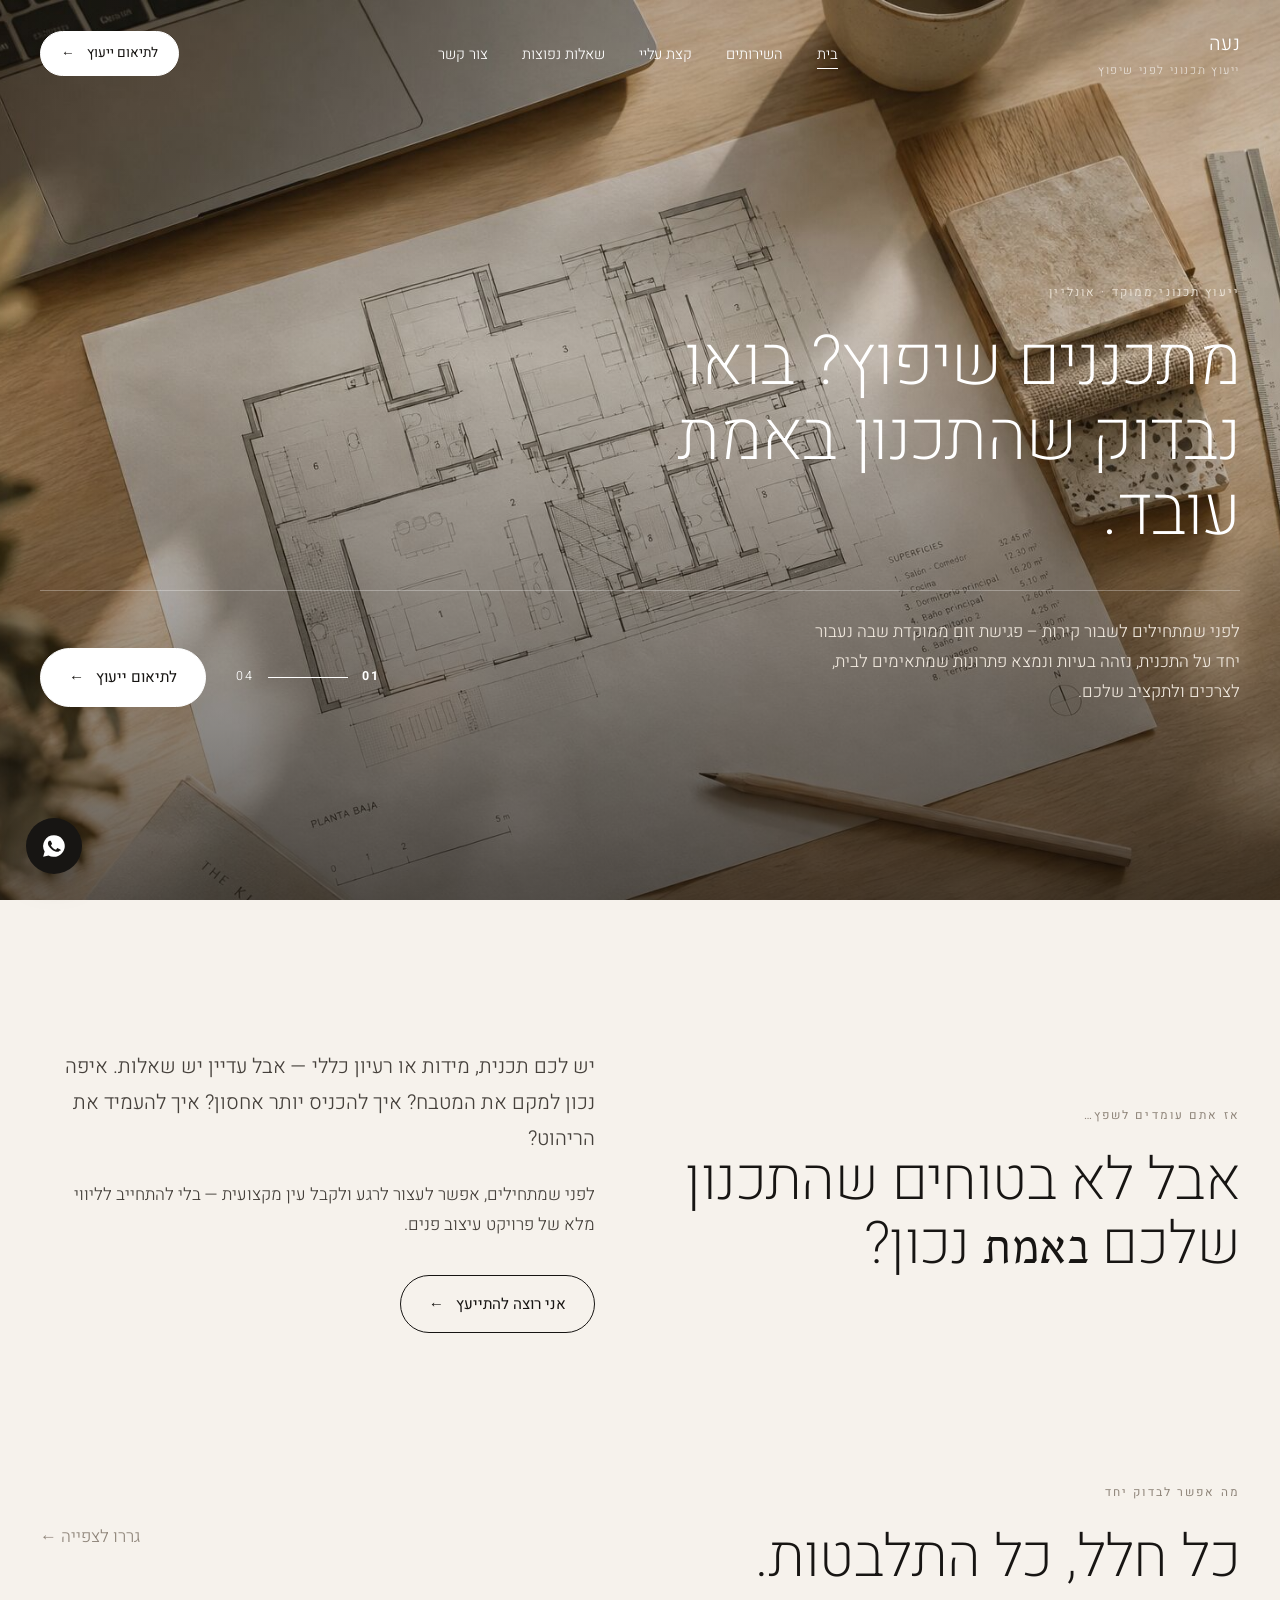
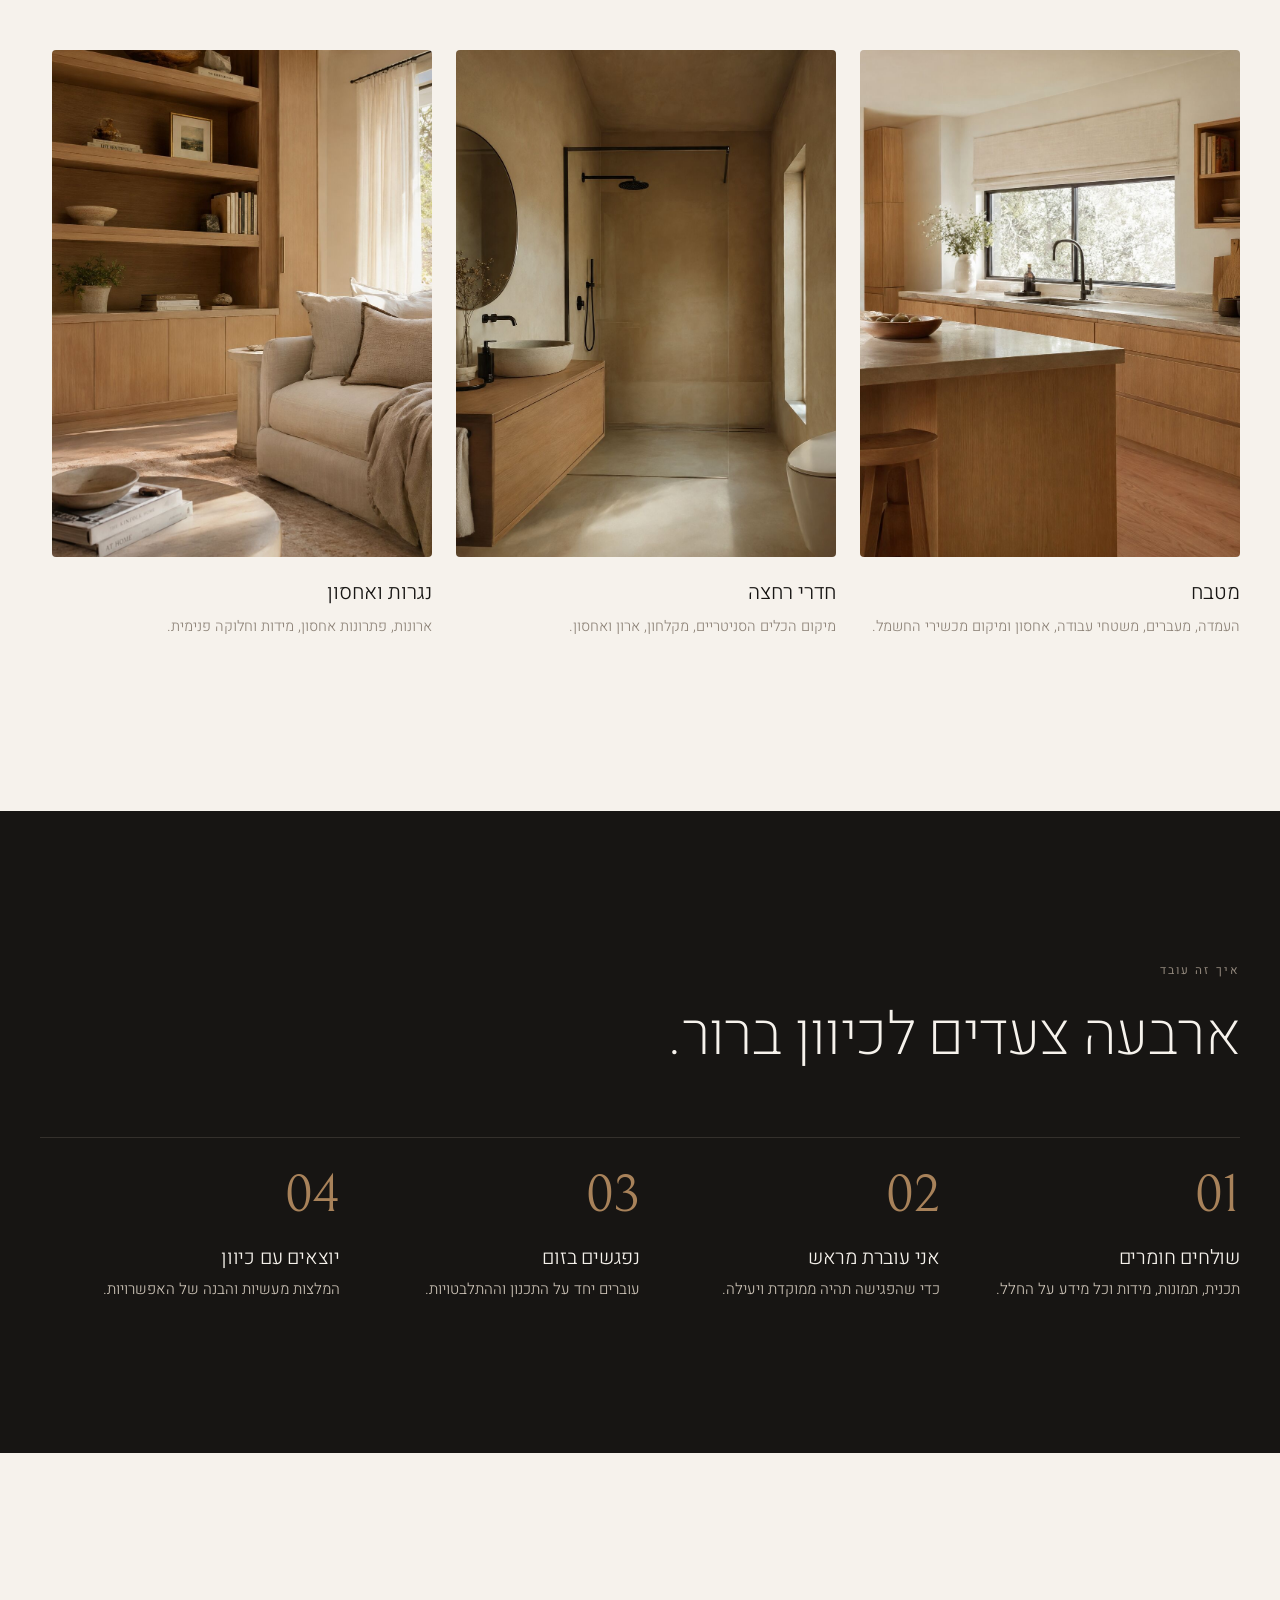
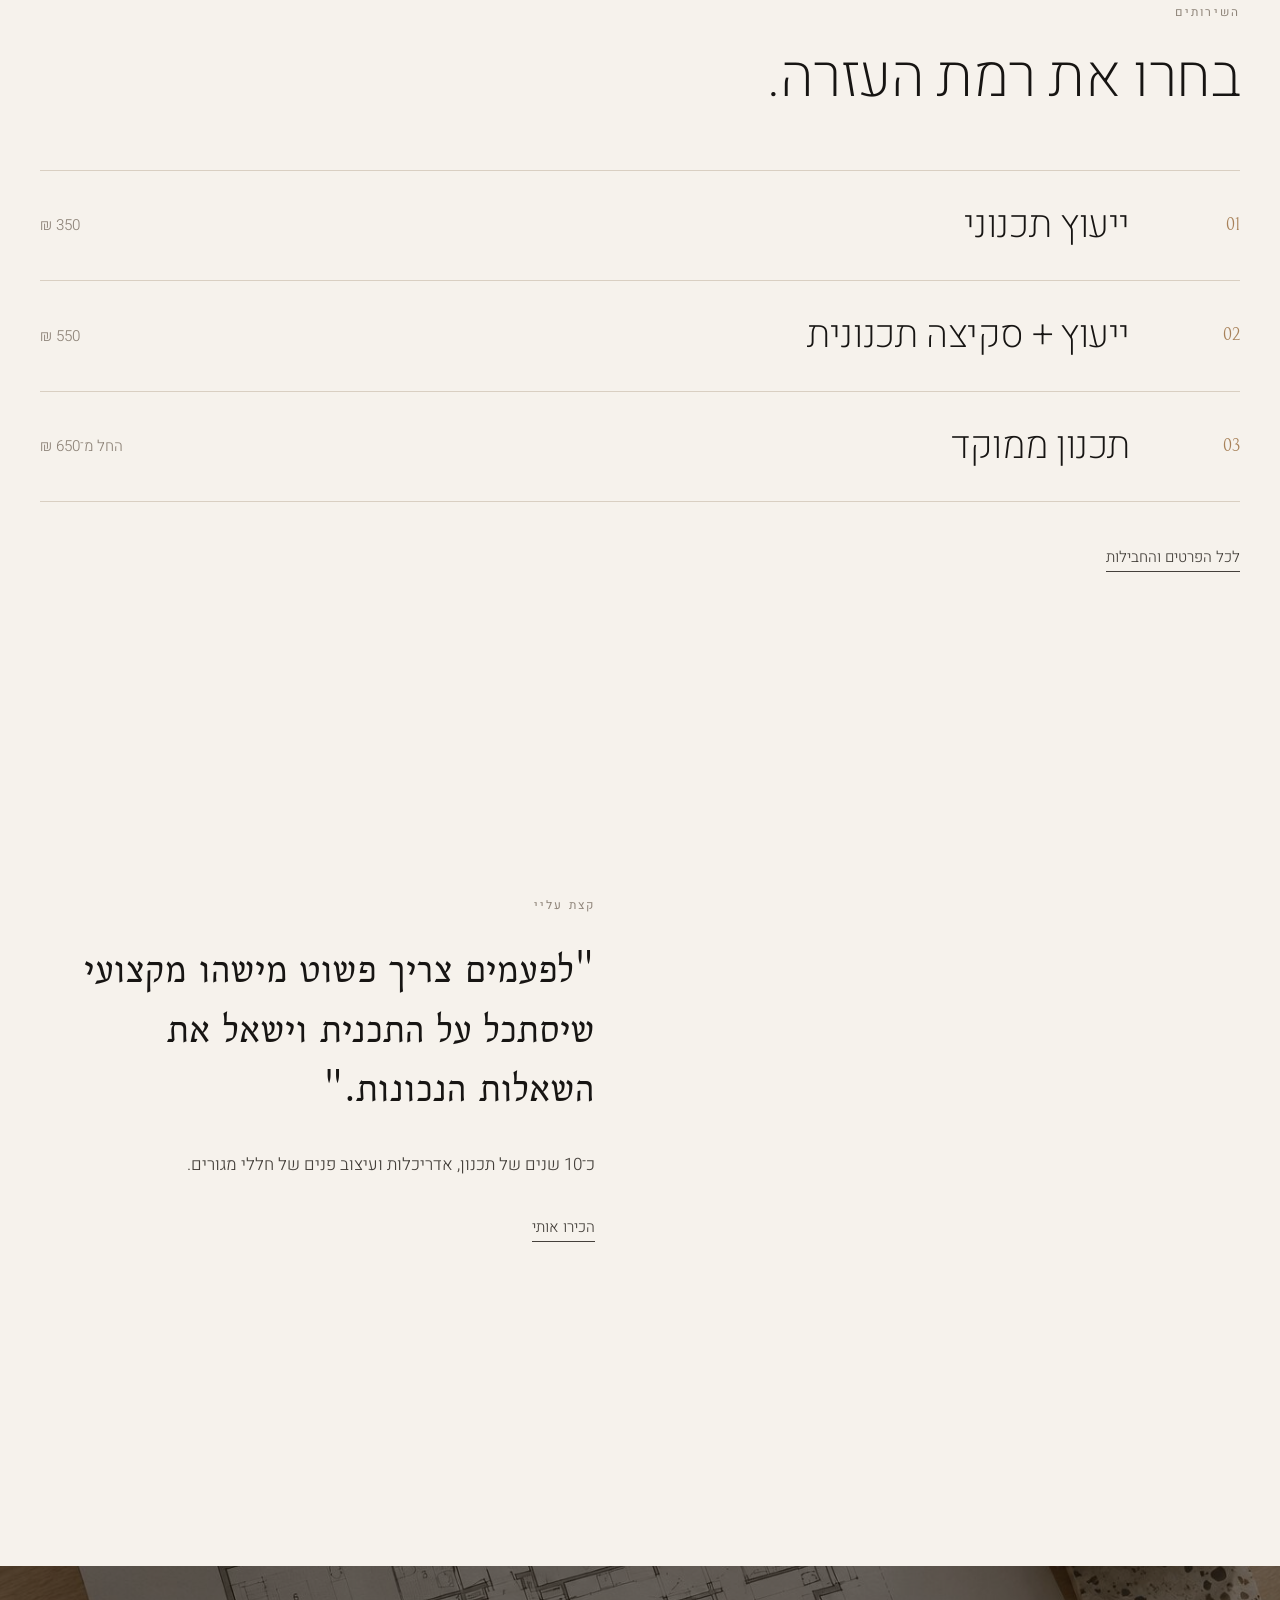
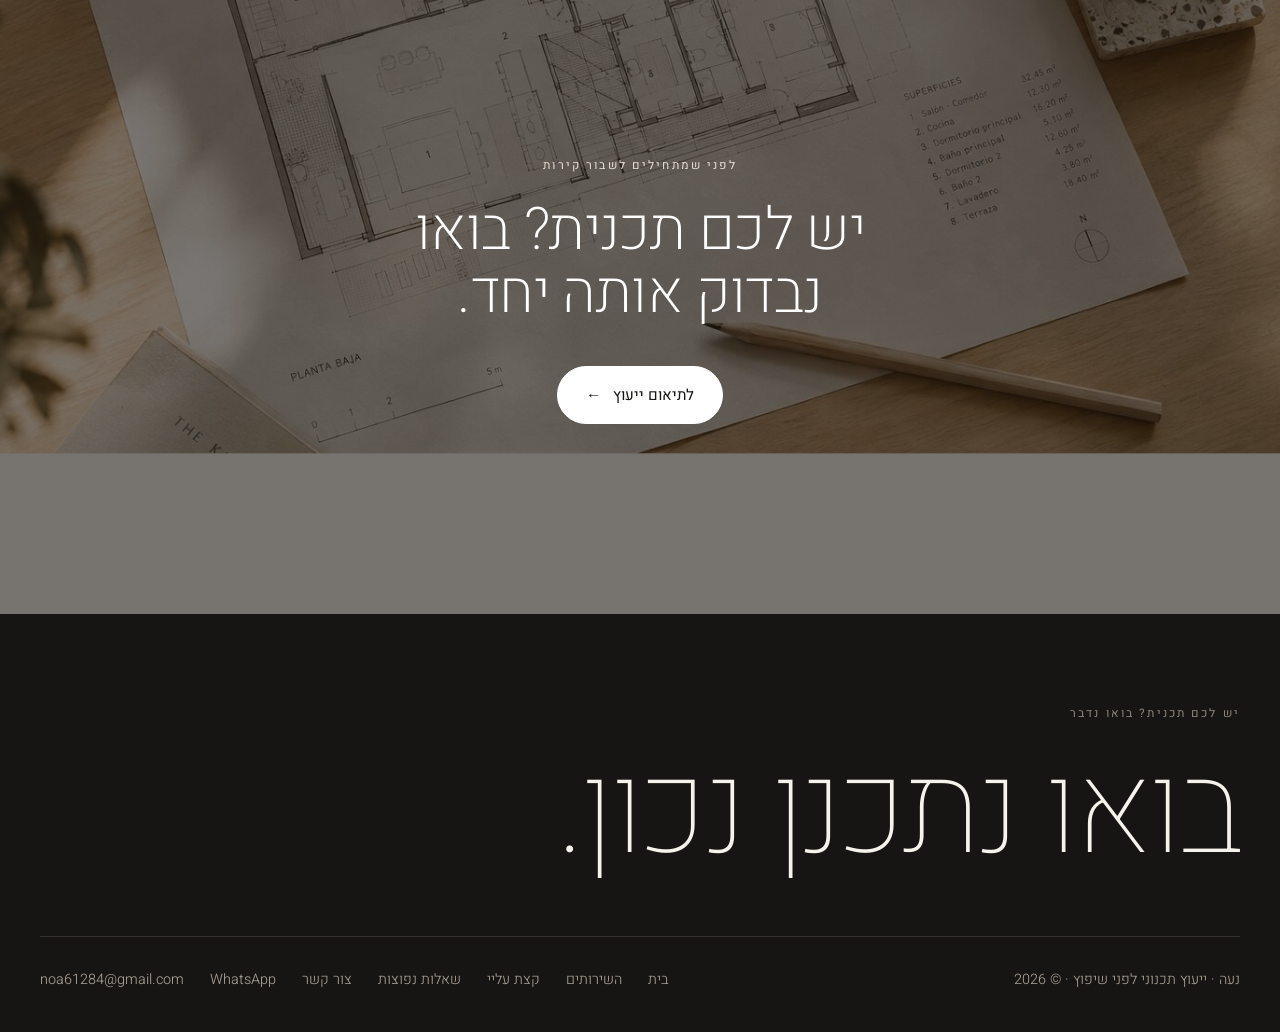
==== commit 1881edb7: "remove test" ====
--- a/index.html
+++ b/index.html
@@ -1,69 +1,145 @@
 <!doctype html>
 <html lang="he" dir="rtl">
+
 <head>
-<meta charset="utf-8"><meta name="viewport" content="width=device-width,initial-scale=1">
-<title>בית | נעה – ייעוץ תכנוני לפני שיפוץ</title>
-<meta name="description" content="ייעוץ תכנוני ממוקד אונליין לפני שיפוץ – מטבח, חדר רחצה, נגרות, העמדת ריהוט וחלוקת חלל.">
-<link rel="preconnect" href="https://fonts.googleapis.com"><link rel="preconnect" href="https://fonts.gstatic.com" crossorigin>
-<link href="https://fonts.googleapis.com/css2?family=Heebo:wght@100;200;300;400&family=Bellefair&display=swap" rel="stylesheet">
-<link rel="stylesheet" href="style.css">
+  <meta charset="utf-8">
+  <meta name="viewport" content="width=device-width,initial-scale=1">
+  <title>בית | נעה – ייעוץ תכנוני לפני שיפוץ</title>
+  <meta name="description"
+    content="ייעוץ תכנוני ממוקד אונליין לפני שיפוץ – מטבח, חדר רחצה, נגרות, העמדת ריהוט וחלוקת חלל.">
+  <link rel="preconnect" href="https://fonts.googleapis.com">
+  <link rel="preconnect" href="https://fonts.gstatic.com" crossorigin>
+  <link href="https://fonts.googleapis.com/css2?family=Heebo:wght@100;200;300;400&family=Bellefair&display=swap"
+    rel="stylesheet">
+  <link rel="stylesheet" href="style.css">
 </head>
+
 <body data-hero="1">
-<section class="hero">
-  <div class="slides"><img src="img/hero.jpg" alt="תכנית אדריכלית על שולחן עבודה"><img src="img/kitchen.jpg" alt="מטבח"><img src="img/living.jpg" alt="סלון"><img src="img/bath.jpg" alt="חדר רחצה"></div>
-  <div class="wrap">
-    <span class="label" style="color:#e9e0d3">ייעוץ תכנוני ממוקד · אונליין · ✦ בדיקת עדכון ✦</span>
-    <h1>מתכננים שיפוץ? בואו נבדוק שהתכנון באמת עובד.</h1>
-    <div class="hero-foot"><p>לפני שמתחילים לשבור קירות – פגישת זום ממוקדת שבה נעבור יחד על התכנית, נזהה בעיות ונמצא פתרונות שמתאימים לבית, לצרכים ולתקציב שלכם.</p>
-      <div style="display:flex;gap:30px;align-items:center"><span class="counter"><b>01</b><i></i>04</span><a class="btn white" href="contact.html">לתיאום ייעוץ</a></div></div>
-  </div>
-</section>
+  <section class="hero">
+    <div class="slides"><img src="img/hero.jpg" alt="תכנית אדריכלית על שולחן עבודה"><img src="img/kitchen.jpg"
+        alt="מטבח"><img src="img/living.jpg" alt="סלון"><img src="img/bath.jpg" alt="חדר רחצה"></div>
+    <div class="wrap">
+      <span class="label" style="color:#e9e0d3">ייעוץ תכנוני ממוקד · אונליין</span>
+      <h1>מתכננים שיפוץ? בואו נבדוק שהתכנון באמת עובד.</h1>
+      <div class="hero-foot">
+        <p>לפני שמתחילים לשבור קירות – פגישת זום ממוקדת שבה נעבור יחד על התכנית, נזהה בעיות ונמצא פתרונות שמתאימים לבית,
+          לצרכים ולתקציב שלכם.</p>
+        <div style="display:flex;gap:30px;align-items:center"><span class="counter"><b>01</b><i></i>04</span><a
+            class="btn white" href="contact.html">לתיאום ייעוץ</a></div>
+      </div>
+    </div>
+  </section>
 
-<section><div class="wrap split">
-  <div class="r"><span class="label">אז אתם עומדים לשפץ…</span><h2>אבל לא בטוחים שהתכנון שלכם <span class="acc">באמת</span> נכון?</h2></div>
-  <div class="r"><p class="lead">יש לכם תכנית, מידות או רעיון כללי — אבל עדיין יש שאלות. איפה נכון למקם את המטבח? איך להכניס יותר אחסון? איך להעמיד את הריהוט?</p>
-  <p style="margin:1.4rem 0 2.2rem">לפני שמתחילים, אפשר לעצור לרגע ולקבל עין מקצועית — בלי להתחייב לליווי מלא של פרויקט עיצוב פנים.</p>
-  <a class="btn line" href="contact.html">אני רוצה להתייעץ</a></div>
-</div></section>
+  <section>
+    <div class="wrap split">
+      <div class="r"><span class="label">אז אתם עומדים לשפץ…</span>
+        <h2>אבל לא בטוחים שהתכנון שלכם <span class="acc">באמת</span> נכון?</h2>
+      </div>
+      <div class="r">
+        <p class="lead">יש לכם תכנית, מידות או רעיון כללי — אבל עדיין יש שאלות. איפה נכון למקם את המטבח? איך להכניס יותר
+          אחסון? איך להעמיד את הריהוט?</p>
+        <p style="margin:1.4rem 0 2.2rem">לפני שמתחילים, אפשר לעצור לרגע ולקבל עין מקצועית — בלי להתחייב לליווי מלא של
+          פרויקט עיצוב פנים.</p>
+        <a class="btn line" href="contact.html">אני רוצה להתייעץ</a>
+      </div>
+    </div>
+  </section>
 
-<section style="padding-top:0"><div class="wrap">
-  <div class="split"><div class="r"><span class="label">מה אפשר לבדוק יחד</span><h2>כל חלל, כל התלבטות.</h2></div><p class="r" style="justify-self:end;color:var(--warm)">גררו לצפייה ←</p></div>
-  <div class="strip" data-stagger>
-    <figure><div class="ph"><img src="img/kitchen.jpg" alt="מטבח"></div><figcaption><b>מטבח</b><span>העמדה, מעברים, משטחי עבודה, אחסון ומיקום מכשירי החשמל.</span></figcaption></figure>
-    <figure><div class="ph"><img src="img/bath.jpg" alt="חדר רחצה"></div><figcaption><b>חדרי רחצה</b><span>מיקום הכלים הסניטריים, מקלחון, ארון ואחסון.</span></figcaption></figure>
-    <figure><div class="ph"><img src="img/living.jpg" alt="נגרות"></div><figcaption><b>נגרות ואחסון</b><span>ארונות, פתרונות אחסון, מידות וחלוקה פנימית.</span></figcaption></figure>
-    <figure><div class="ph"><img src="img/sketch.jpg" alt="העמדת ריהוט"></div><figcaption><b>העמדת ריהוט</b><span>בלי מעברים צפופים או פינות לא שימושיות.</span></figcaption></figure>
-    <figure><div class="ph"><img src="img/hero.jpg" alt="חלוקת חלל"></div><figcaption><b>חלוקת חלל</b><span>בדיקת אפשרויות שונות לפני שמתחייבים לבנייה.</span></figcaption></figure>
-  </div>
-</div></section>
+  <section style="padding-top:0">
+    <div class="wrap">
+      <div class="split">
+        <div class="r"><span class="label">מה אפשר לבדוק יחד</span>
+          <h2>כל חלל, כל התלבטות.</h2>
+        </div>
+        <p class="r" style="justify-self:end;color:var(--warm)">גררו לצפייה ←</p>
+      </div>
+      <div class="strip" data-stagger>
+        <figure>
+          <div class="ph"><img src="img/kitchen.jpg" alt="מטבח"></div>
+          <figcaption><b>מטבח</b><span>העמדה, מעברים, משטחי עבודה, אחסון ומיקום מכשירי החשמל.</span></figcaption>
+        </figure>
+        <figure>
+          <div class="ph"><img src="img/bath.jpg" alt="חדר רחצה"></div>
+          <figcaption><b>חדרי רחצה</b><span>מיקום הכלים הסניטריים, מקלחון, ארון ואחסון.</span></figcaption>
+        </figure>
+        <figure>
+          <div class="ph"><img src="img/living.jpg" alt="נגרות"></div>
+          <figcaption><b>נגרות ואחסון</b><span>ארונות, פתרונות אחסון, מידות וחלוקה פנימית.</span></figcaption>
+        </figure>
+        <figure>
+          <div class="ph"><img src="img/sketch.jpg" alt="העמדת ריהוט"></div>
+          <figcaption><b>העמדת ריהוט</b><span>בלי מעברים צפופים או פינות לא שימושיות.</span></figcaption>
+        </figure>
+        <figure>
+          <div class="ph"><img src="img/hero.jpg" alt="חלוקת חלל"></div>
+          <figcaption><b>חלוקת חלל</b><span>בדיקת אפשרויות שונות לפני שמתחייבים לבנייה.</span></figcaption>
+        </figure>
+      </div>
+    </div>
+  </section>
 
-<section class="dark"><div class="wrap">
-  <span class="label">איך זה עובד</span><h2 class="r">ארבעה צעדים לכיוון ברור.</h2>
-  <div class="steps" data-stagger style="border-color:#34302c">
-    <div><b>01</b><h3>שולחים חומרים</h3><p>תכנית, תמונות, מידות וכל מידע על החלל.</p></div>
-    <div><b>02</b><h3>אני עוברת מראש</h3><p>כדי שהפגישה תהיה ממוקדת ויעילה.</p></div>
-    <div><b>03</b><h3>נפגשים בזום</h3><p>עוברים יחד על התכנון וההתלבטויות.</p></div>
-    <div><b>04</b><h3>יוצאים עם כיוון</h3><p>המלצות מעשיות והבנה של האפשרויות.</p></div>
-  </div>
-</div></section>
+  <section class="dark">
+    <div class="wrap">
+      <span class="label">איך זה עובד</span>
+      <h2 class="r">ארבעה צעדים לכיוון ברור.</h2>
+      <div class="steps" data-stagger style="border-color:#34302c">
+        <div><b>01</b>
+          <h3>שולחים חומרים</h3>
+          <p>תכנית, תמונות, מידות וכל מידע על החלל.</p>
+        </div>
+        <div><b>02</b>
+          <h3>אני עוברת מראש</h3>
+          <p>כדי שהפגישה תהיה ממוקדת ויעילה.</p>
+        </div>
+        <div><b>03</b>
+          <h3>נפגשים בזום</h3>
+          <p>עוברים יחד על התכנון וההתלבטויות.</p>
+        </div>
+        <div><b>04</b>
+          <h3>יוצאים עם כיוון</h3>
+          <p>המלצות מעשיות והבנה של האפשרויות.</p>
+        </div>
+      </div>
+    </div>
+  </section>
 
-<section><div class="wrap">
-  <span class="label">השירותים</span><h2 class="r">בחרו את רמת העזרה.</h2>
-  <ul class="svc-list" data-stagger>
-    <li><a href="services.html" data-img="img/kitchen.jpg"><span class="n">01</span><h3>ייעוץ תכנוני</h3><span class="p">350 ₪</span></a></li>
-    <li><a href="services.html" data-img="img/sketch.jpg"><span class="n">02</span><h3>ייעוץ + סקיצה תכנונית</h3><span class="p">550 ₪</span></a></li>
-    <li><a href="services.html" data-img="img/living.jpg"><span class="n">03</span><h3>תכנון ממוקד</h3><span class="p">החל מ־650 ₪</span></a></li>
-  </ul>
-  <div class="float-img"><img src="img/kitchen.jpg" alt=""></div>
-  <p style="margin-top:40px"><a class="link" href="services.html">לכל הפרטים והחבילות</a></p>
-</div></section>
+  <section>
+    <div class="wrap">
+      <span class="label">השירותים</span>
+      <h2 class="r">בחרו את רמת העזרה.</h2>
+      <ul class="svc-list" data-stagger>
+        <li><a href="services.html" data-img="img/kitchen.jpg"><span class="n">01</span>
+            <h3>ייעוץ תכנוני</h3><span class="p">350 ₪</span>
+          </a></li>
+        <li><a href="services.html" data-img="img/sketch.jpg"><span class="n">02</span>
+            <h3>ייעוץ + סקיצה תכנונית</h3><span class="p">550 ₪</span>
+          </a></li>
+        <li><a href="services.html" data-img="img/living.jpg"><span class="n">03</span>
+            <h3>תכנון ממוקד</h3><span class="p">החל מ־650 ₪</span>
+          </a></li>
+      </ul>
+      <div class="float-img"><img src="img/kitchen.jpg" alt=""></div>
+      <p style="margin-top:40px"><a class="link" href="services.html">לכל הפרטים והחבילות</a></p>
+    </div>
+  </section>
 
-<section style="padding-top:0"><div class="wrap split">
-  <div class="reveal-img tall parallax"><img src="img/sketch.jpg" alt="סקיצה על תכנית"></div>
-  <div class="r"><span class="label">קצת עליי</span><p class="quote">"לפעמים צריך פשוט מישהו מקצועי שיסתכל על התכנית וישאל את השאלות הנכונות."</p>
-  <p style="margin:2rem 0">כ־10 שנים של תכנון, אדריכלות ועיצוב פנים של חללי מגורים.</p><a class="link" href="about.html">הכירו אותי</a></div>
-</div></section>
-<section class="cta"><div class="bg"><img src="img/hero.jpg" alt=""></div><div class="wrap"><span class="label" style="color:#e9e0d3">לפני שמתחילים לשבור קירות</span><h2>יש לכם תכנית? בואו נבדוק אותה יחד.</h2><a class="btn white" href="contact.html">לתיאום ייעוץ</a></div></section>
-<script src="main.js"></script>
+  <section style="padding-top:0">
+    <div class="wrap split">
+      <div class="reveal-img tall parallax"><img src="img/sketch.jpg" alt="סקיצה על תכנית"></div>
+      <div class="r"><span class="label">קצת עליי</span>
+        <p class="quote">"לפעמים צריך פשוט מישהו מקצועי שיסתכל על התכנית וישאל את השאלות הנכונות."</p>
+        <p style="margin:2rem 0">כ־10 שנים של תכנון, אדריכלות ועיצוב פנים של חללי מגורים.</p><a class="link"
+          href="about.html">הכירו אותי</a>
+      </div>
+    </div>
+  </section>
+  <section class="cta">
+    <div class="bg"><img src="img/hero.jpg" alt=""></div>
+    <div class="wrap"><span class="label" style="color:#e9e0d3">לפני שמתחילים לשבור קירות</span>
+      <h2>יש לכם תכנית? בואו נבדוק אותה יחד.</h2><a class="btn white" href="contact.html">לתיאום ייעוץ</a>
+    </div>
+  </section>
+  <script src="main.js"></script>
 </body>
-</html>
+
+</html>
